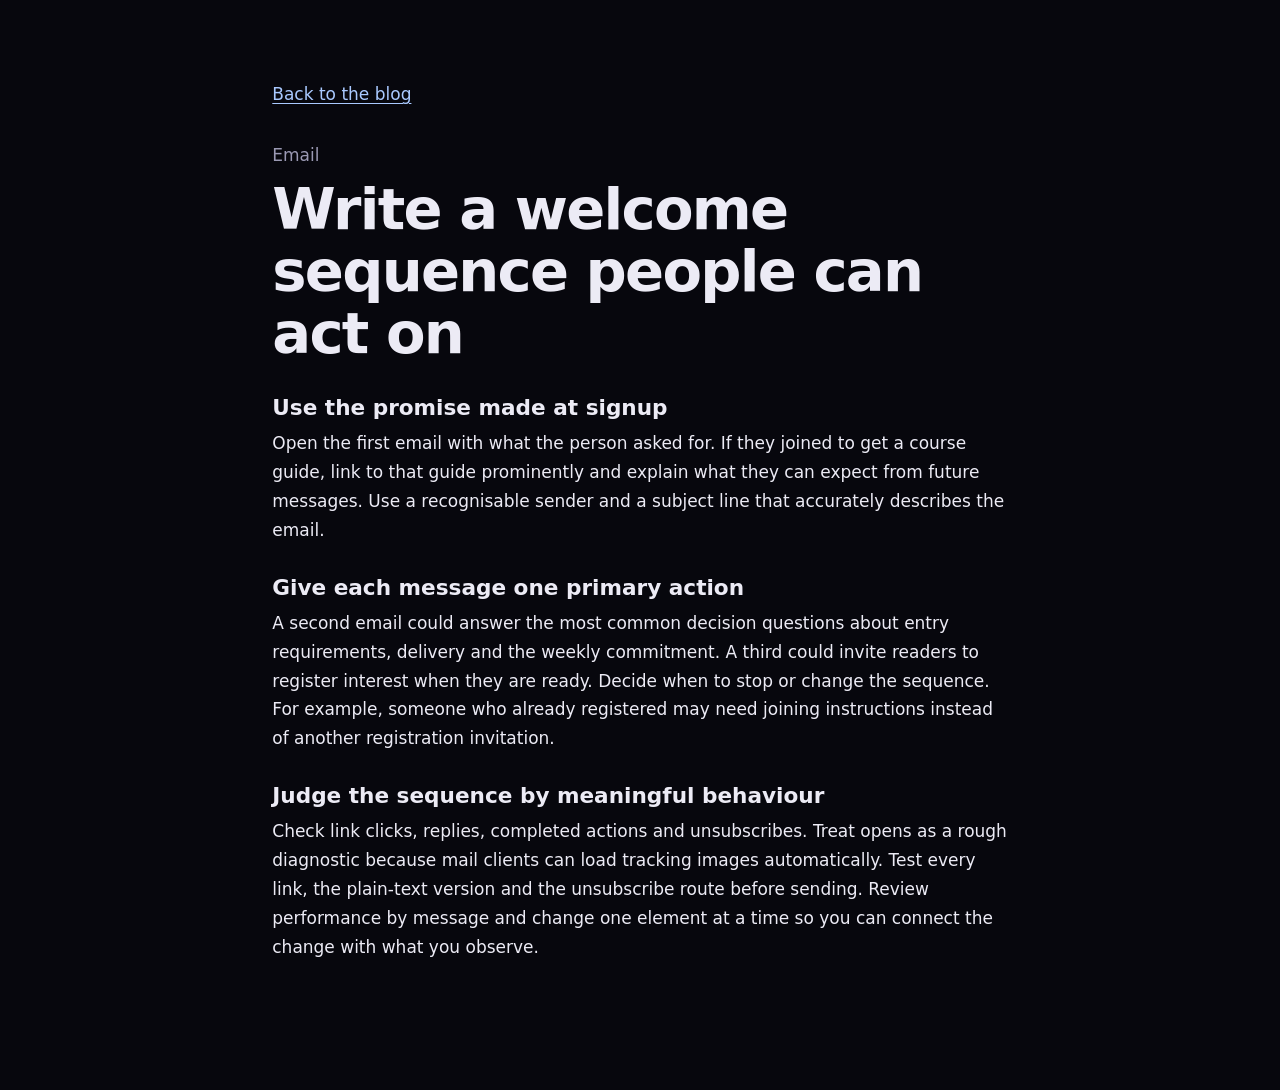
==== blog/email-welcome-sequence.html @ ccf8614f "Add portfolio blog with ten marketing articles" ====
<!doctype html>
<html lang="en-GB">
<head>
<meta charset="utf-8">
<meta name="viewport" content="width=device-width, initial-scale=1">
<title>Write a welcome sequence people can act on | Alex Morgan</title>
<meta name="description" content="Open the first email with what the person asked for.">
<link rel="stylesheet" href="article.css">
</head>
<body>
<main>
  <a href="../index.html#blog">Back to the blog</a>
  <article>
    <header><p>Email</p><h1>Write a welcome sequence people can act on</h1></header>
    <section><h2>Use the promise made at signup</h2><p>Open the first email with what the person asked for. If they joined to get a course guide, link to that guide prominently and explain what they can expect from future messages. Use a recognisable sender and a subject line that accurately describes the email.</p></section>
    <section><h2>Give each message one primary action</h2><p>A second email could answer the most common decision questions about entry requirements, delivery and the weekly commitment. A third could invite readers to register interest when they are ready. Decide when to stop or change the sequence. For example, someone who already registered may need joining instructions instead of another registration invitation.</p></section>
    <section><h2>Judge the sequence by meaningful behaviour</h2><p>Check link clicks, replies, completed actions and unsubscribes. Treat opens as a rough diagnostic because mail clients can load tracking images automatically. Test every link, the plain-text version and the unsubscribe route before sending. Review performance by message and change one element at a time so you can connect the change with what you observe.</p></section>
  </article>
</main>
</body>
</html>
---- blog/article.css ----
:root{--bg:#07070d;--card:#12121c;--line:#242436;--tx:#ecebf5;--mu:#9a99b3;--a:#7c5cff;--b:#2e7bff;--g:linear-gradient(90deg,var(--b),var(--a));--r:20px}
*{box-sizing:border-box}
body{margin:0;background:var(--bg);color:var(--tx);font:17px/1.7 "Segoe UI",system-ui,sans-serif}
a{color:#a9c9ff;text-underline-offset:.18em}
a:focus-visible{outline:3px solid var(--b);outline-offset:4px}
main{width:min(100% - 2rem,68ch);margin:0 auto;padding:clamp(2rem,8vw,5rem) 0}
article{margin:2rem 0 3rem}
article header p{color:var(--mu);margin:0}
h1{font-size:clamp(2rem,6vw,3.6rem);line-height:1.08;letter-spacing:-.03em;margin:.55rem 0 1.4rem}
h2{font-size:1.35rem;line-height:1.3;margin:1.8rem 0 .45rem}
article section p{margin:0}
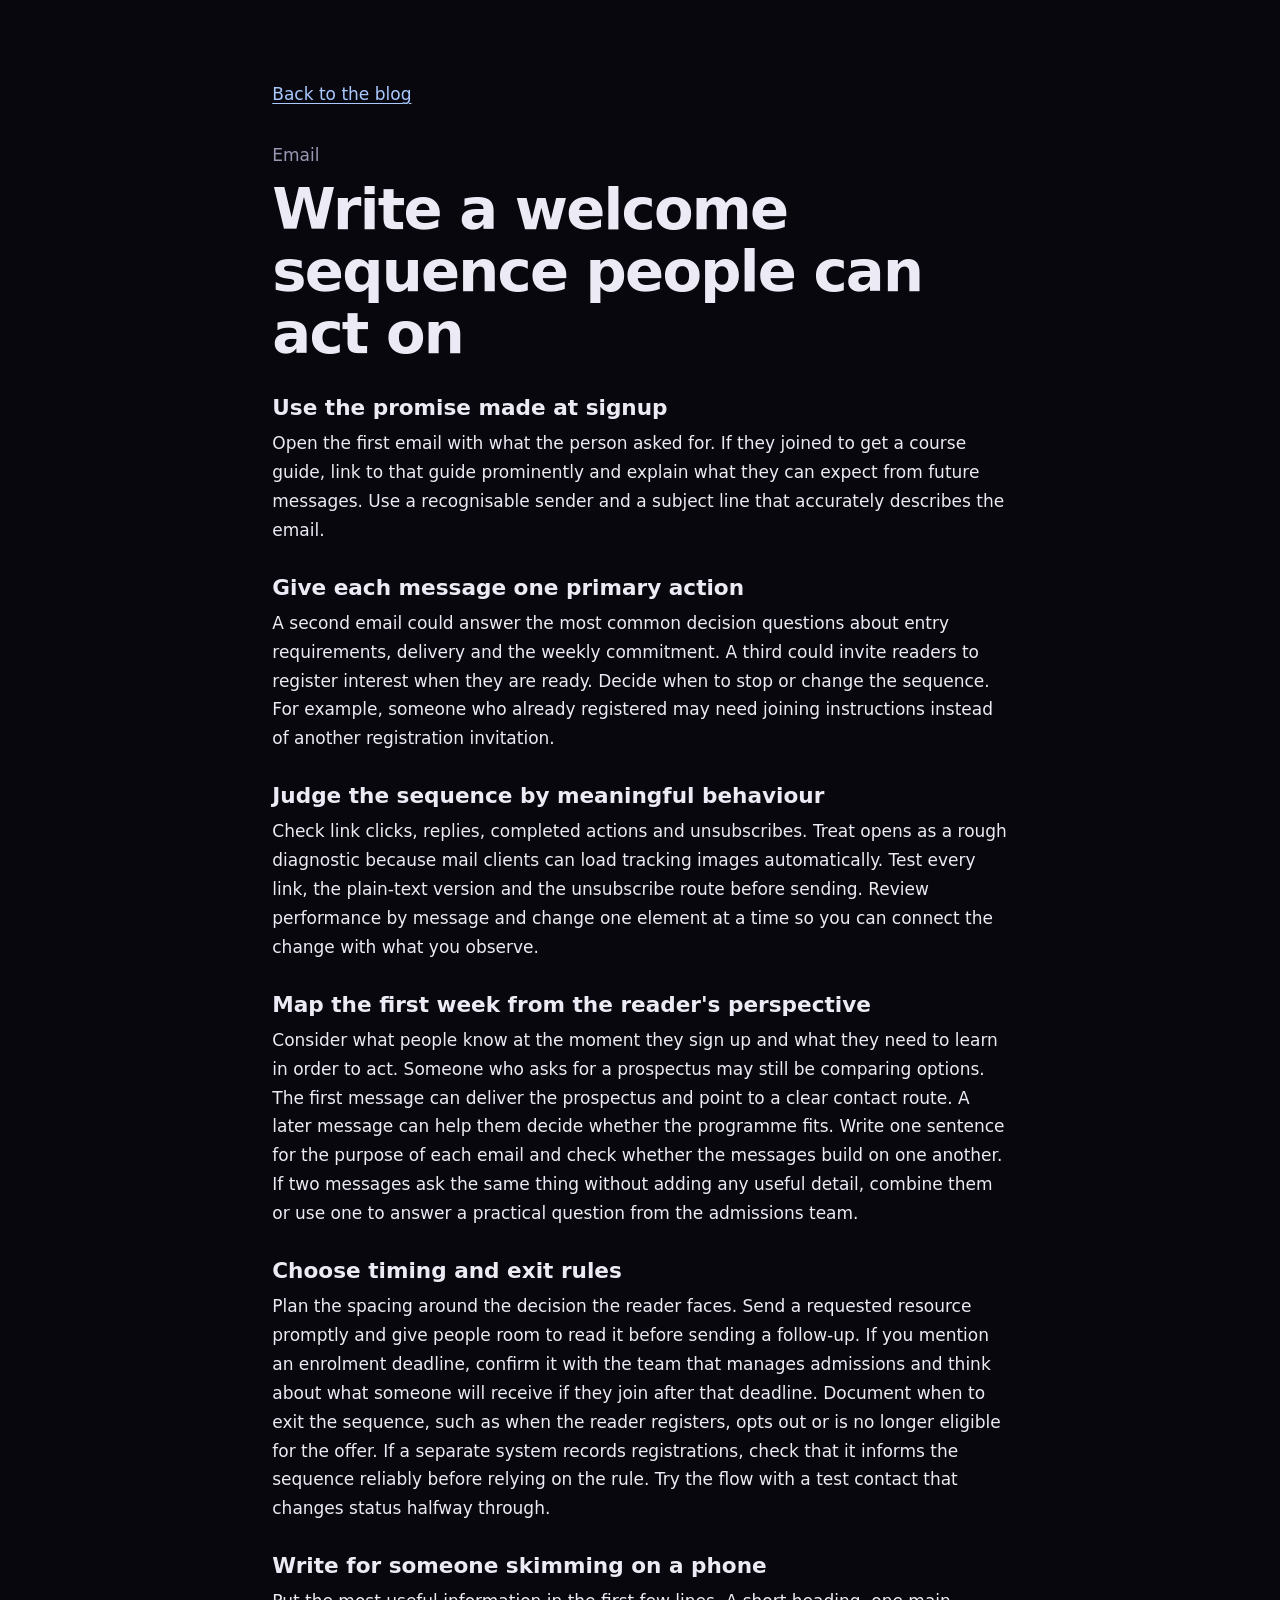
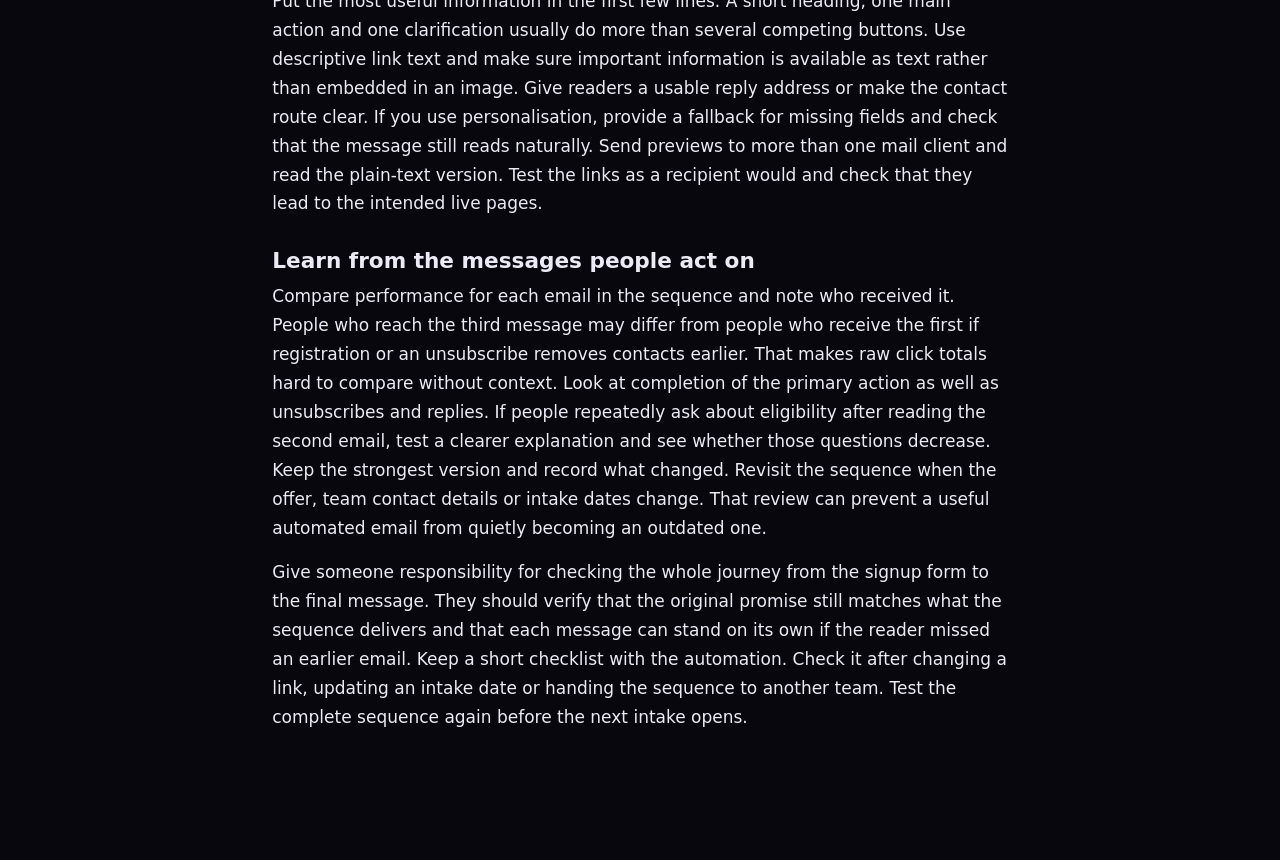
==== commit f34c4750: "Expand each portfolio blog post to 700 words" ====
--- a/blog/email-welcome-sequence.html
+++ b/blog/email-welcome-sequence.html
@@ -15,6 +15,23 @@
     <section><h2>Use the promise made at signup</h2><p>Open the first email with what the person asked for. If they joined to get a course guide, link to that guide prominently and explain what they can expect from future messages. Use a recognisable sender and a subject line that accurately describes the email.</p></section>
     <section><h2>Give each message one primary action</h2><p>A second email could answer the most common decision questions about entry requirements, delivery and the weekly commitment. A third could invite readers to register interest when they are ready. Decide when to stop or change the sequence. For example, someone who already registered may need joining instructions instead of another registration invitation.</p></section>
     <section><h2>Judge the sequence by meaningful behaviour</h2><p>Check link clicks, replies, completed actions and unsubscribes. Treat opens as a rough diagnostic because mail clients can load tracking images automatically. Test every link, the plain-text version and the unsubscribe route before sending. Review performance by message and change one element at a time so you can connect the change with what you observe.</p></section>
+    <section>
+      <h2>Map the first week from the reader's perspective</h2>
+      <p>Consider what people know at the moment they sign up and what they need to learn in order to act. Someone who asks for a prospectus may still be comparing options. The first message can deliver the prospectus and point to a clear contact route. A later message can help them decide whether the programme fits. Write one sentence for the purpose of each email and check whether the messages build on one another. If two messages ask the same thing without adding any useful detail, combine them or use one to answer a practical question from the admissions team.</p>
+    </section>
+    <section>
+      <h2>Choose timing and exit rules</h2>
+      <p>Plan the spacing around the decision the reader faces. Send a requested resource promptly and give people room to read it before sending a follow-up. If you mention an enrolment deadline, confirm it with the team that manages admissions and think about what someone will receive if they join after that deadline. Document when to exit the sequence, such as when the reader registers, opts out or is no longer eligible for the offer. If a separate system records registrations, check that it informs the sequence reliably before relying on the rule. Try the flow with a test contact that changes status halfway through.</p>
+    </section>
+    <section>
+      <h2>Write for someone skimming on a phone</h2>
+      <p>Put the most useful information in the first few lines. A short heading, one main action and one clarification usually do more than several competing buttons. Use descriptive link text and make sure important information is available as text rather than embedded in an image. Give readers a usable reply address or make the contact route clear. If you use personalisation, provide a fallback for missing fields and check that the message still reads naturally. Send previews to more than one mail client and read the plain-text version. Test the links as a recipient would and check that they lead to the intended live pages.</p>
+    </section>
+    <section>
+      <h2>Learn from the messages people act on</h2>
+      <p>Compare performance for each email in the sequence and note who received it. People who reach the third message may differ from people who receive the first if registration or an unsubscribe removes contacts earlier. That makes raw click totals hard to compare without context. Look at completion of the primary action as well as unsubscribes and replies. If people repeatedly ask about eligibility after reading the second email, test a clearer explanation and see whether those questions decrease. Keep the strongest version and record what changed. Revisit the sequence when the offer, team contact details or intake dates change. That review can prevent a useful automated email from quietly becoming an outdated one.</p>
+      <p>Give someone responsibility for checking the whole journey from the signup form to the final message. They should verify that the original promise still matches what the sequence delivers and that each message can stand on its own if the reader missed an earlier email. Keep a short checklist with the automation. Check it after changing a link, updating an intake date or handing the sequence to another team. Test the complete sequence again before the next intake opens.</p>
+    </section>
   </article>
 </main>
 </body>
--- a/blog/article.css
+++ b/blog/article.css
@@ -9,3 +9,4 @@
 h1{font-size:clamp(2rem,6vw,3.6rem);line-height:1.08;letter-spacing:-.03em;margin:.55rem 0 1.4rem}
 h2{font-size:1.35rem;line-height:1.3;margin:1.8rem 0 .45rem}
 article section p{margin:0}
+article section p+p{margin-top:1rem}
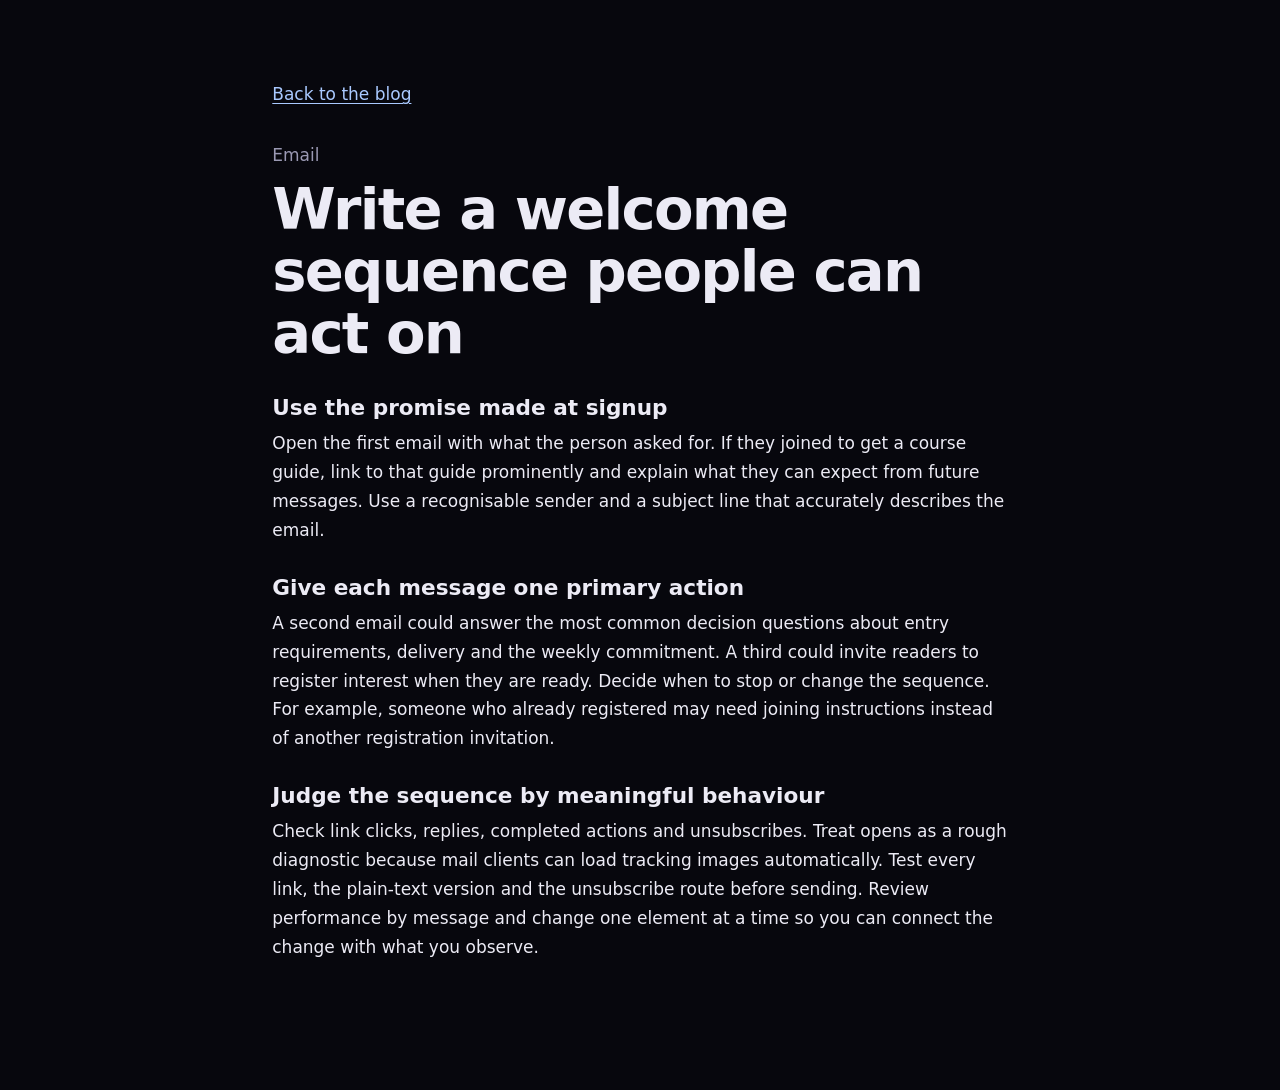
==== commit 1679b77e: "Revert "Expand each portfolio blog post to 700 words" This reverts commit f34c475024bb9e28221f6219a9" ====
--- a/blog/email-welcome-sequence.html
+++ b/blog/email-welcome-sequence.html
@@ -15,23 +15,6 @@
     <section><h2>Use the promise made at signup</h2><p>Open the first email with what the person asked for. If they joined to get a course guide, link to that guide prominently and explain what they can expect from future messages. Use a recognisable sender and a subject line that accurately describes the email.</p></section>
     <section><h2>Give each message one primary action</h2><p>A second email could answer the most common decision questions about entry requirements, delivery and the weekly commitment. A third could invite readers to register interest when they are ready. Decide when to stop or change the sequence. For example, someone who already registered may need joining instructions instead of another registration invitation.</p></section>
     <section><h2>Judge the sequence by meaningful behaviour</h2><p>Check link clicks, replies, completed actions and unsubscribes. Treat opens as a rough diagnostic because mail clients can load tracking images automatically. Test every link, the plain-text version and the unsubscribe route before sending. Review performance by message and change one element at a time so you can connect the change with what you observe.</p></section>
-    <section>
-      <h2>Map the first week from the reader's perspective</h2>
-      <p>Consider what people know at the moment they sign up and what they need to learn in order to act. Someone who asks for a prospectus may still be comparing options. The first message can deliver the prospectus and point to a clear contact route. A later message can help them decide whether the programme fits. Write one sentence for the purpose of each email and check whether the messages build on one another. If two messages ask the same thing without adding any useful detail, combine them or use one to answer a practical question from the admissions team.</p>
-    </section>
-    <section>
-      <h2>Choose timing and exit rules</h2>
-      <p>Plan the spacing around the decision the reader faces. Send a requested resource promptly and give people room to read it before sending a follow-up. If you mention an enrolment deadline, confirm it with the team that manages admissions and think about what someone will receive if they join after that deadline. Document when to exit the sequence, such as when the reader registers, opts out or is no longer eligible for the offer. If a separate system records registrations, check that it informs the sequence reliably before relying on the rule. Try the flow with a test contact that changes status halfway through.</p>
-    </section>
-    <section>
-      <h2>Write for someone skimming on a phone</h2>
-      <p>Put the most useful information in the first few lines. A short heading, one main action and one clarification usually do more than several competing buttons. Use descriptive link text and make sure important information is available as text rather than embedded in an image. Give readers a usable reply address or make the contact route clear. If you use personalisation, provide a fallback for missing fields and check that the message still reads naturally. Send previews to more than one mail client and read the plain-text version. Test the links as a recipient would and check that they lead to the intended live pages.</p>
-    </section>
-    <section>
-      <h2>Learn from the messages people act on</h2>
-      <p>Compare performance for each email in the sequence and note who received it. People who reach the third message may differ from people who receive the first if registration or an unsubscribe removes contacts earlier. That makes raw click totals hard to compare without context. Look at completion of the primary action as well as unsubscribes and replies. If people repeatedly ask about eligibility after reading the second email, test a clearer explanation and see whether those questions decrease. Keep the strongest version and record what changed. Revisit the sequence when the offer, team contact details or intake dates change. That review can prevent a useful automated email from quietly becoming an outdated one.</p>
-      <p>Give someone responsibility for checking the whole journey from the signup form to the final message. They should verify that the original promise still matches what the sequence delivers and that each message can stand on its own if the reader missed an earlier email. Keep a short checklist with the automation. Check it after changing a link, updating an intake date or handing the sequence to another team. Test the complete sequence again before the next intake opens.</p>
-    </section>
   </article>
 </main>
 </body>
--- a/blog/article.css
+++ b/blog/article.css
@@ -9,4 +9,3 @@
 h1{font-size:clamp(2rem,6vw,3.6rem);line-height:1.08;letter-spacing:-.03em;margin:.55rem 0 1.4rem}
 h2{font-size:1.35rem;line-height:1.3;margin:1.8rem 0 .45rem}
 article section p{margin:0}
-article section p+p{margin-top:1rem}
